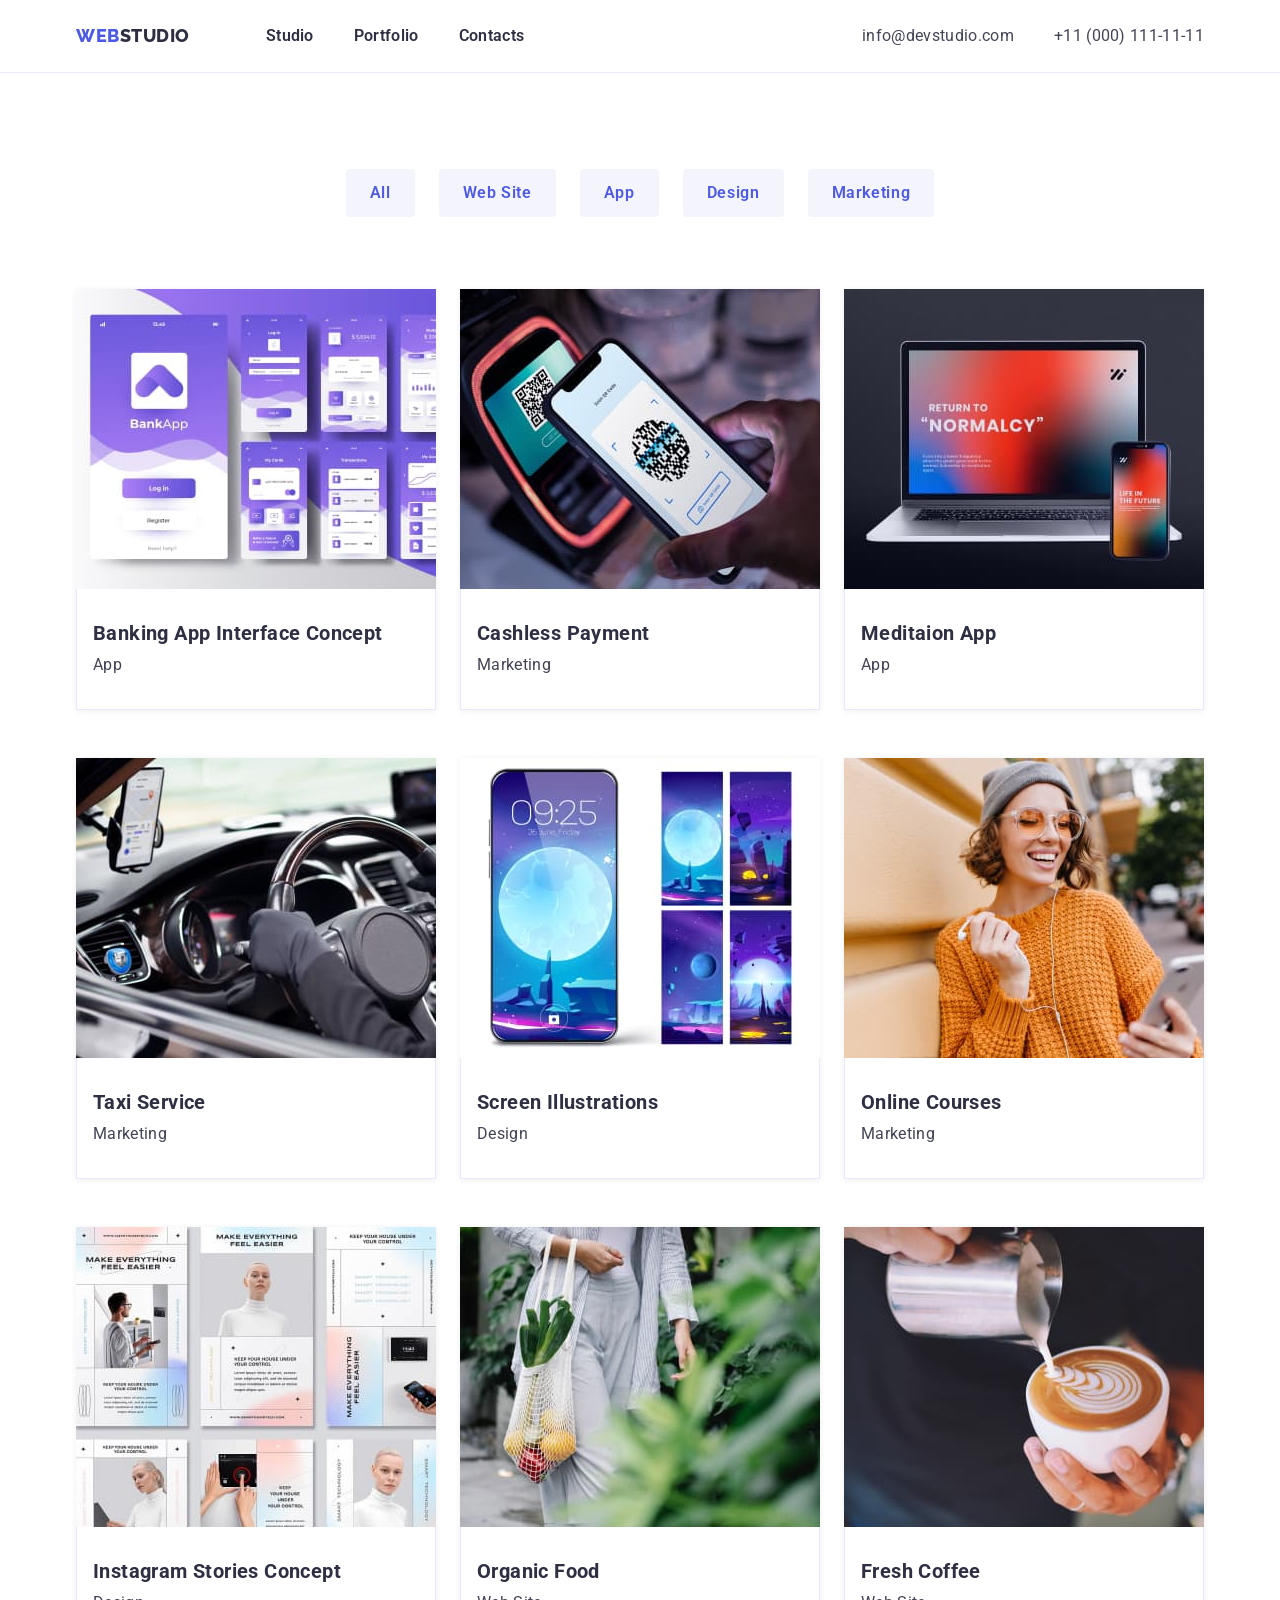
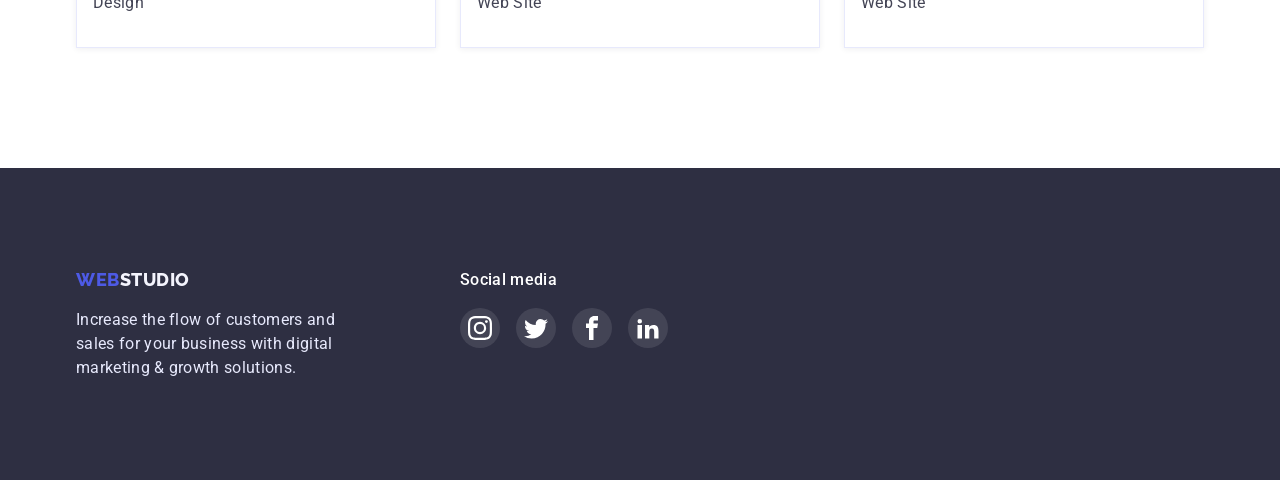
==== portfolio.html @ deea3808 "first commit" ====
<!DOCTYPE html>
<html lang="en">

<head>
    <meta charset="UTF-8">
    <meta http-equiv="X-UA-Compatible" content="IE=edge">
    <meta name="viewport" content="width=device-width, initial-scale=1.0">
    <title>Portfolio</title>
    <link rel="preconnect" href="https://fonts.googleapis.com">
    <link rel="preconnect" href="https://fonts.gstatic.com" crossorigin>
    <link
        href="https://fonts.googleapis.com/css2?family=Raleway:wght@800&family=Roboto:wght@400;500;700;900&display=swap"
        rel="stylesheet">
    <link rel="stylesheet" href="https://cdnjs.cloudflare.com/ajax/libs/modern-normalize/1.1.0/modern-normalize.min.css"
        integrity="sha512-wpPYUAdjBVSE4KJnH1VR1HeZfpl1ub8YT/NKx4PuQ5NmX2tKuGu6U/JRp5y+Y8XG2tV+wKQpNHVUX03MfMFn9Q=="
        crossorigin="anonymous" referrerpolicy="no-referrer" />
    <link rel="stylesheet" href="./css/styles.css">
</head>

<body>
    <header class="header">
        <div class="container">

            <a class="header-link-logo link" href="./index.html">Web<span class="header-link-logo-2">Studio</span>
            </a>

            <nav class="header-nav">

                <ul class="header-list list">
                    <li class="header-item"><a class="header-link link" href="./index.html">Studio</a></li>
                    <li class="header-item"><a class="header-link link" href="./portfolio.html">Portfolio</a></li>
                    <li class="header-item"><a class="header-link link" href="">Contacts</a></li>
                </ul>
            </nav>

            <ul class="contact-list list">
                <li class="contact-item"><a class="header-contact link"
                        href="mailto:info@devstudio.com">info@devstudio.com</a>
                </li>
                <li class="contact-item"><a class="header-contact link" href="tel:+110001111111">+11 (000) 111-11-11</a>
                </li>
            </ul>

        </div>
    </header>

    <main>
        <section class="portfolio">
            <div class="container">
                <h1 class="visually-hidden">Portfolio type</h1> <!-- not visible -->
                <ul class="skills-list list">
                    <li class="skills-item"><button class="btn-portfolio" type="button">All</button></li>
                    <li class="skills-item"><button class="btn-portfolio" type="button">Web Site</button></li>
                    <li class="skills-item"><button class="btn-portfolio" type="button">App</button></li>
                    <li class="skills-item"><button class="btn-portfolio" type="button">Design</button></li>
                    <li class="skills-item"><button class="btn-portfolio" type="button">Marketing</button></li>
                </ul>

                <ul class="portfolio-list list">
                    <li class="item">
                        <a href="" class="post link">
                            <img src="./images/portfolio/img1.jpg" alt="Project image" width="360" height="300">
                            <div class="post-content">
                                <h2 class="portfolio-title">Banking App Interface Concept</h2>
                                <p class="portfolio-text">App</p>
                            </div>
                        </a href="">
                    </li>

                    <li class="item">
                        <a href="" class="post link">
                            <img src="./images/portfolio/img2.jpg" alt="Project image" width="360" height="300">
                            <div class="post-content">
                                <h2 class="portfolio-title">Cashless Payment</h2>
                                <p class="portfolio-text">Marketing</p>
                            </div>
                        </a href="">
                    </li>

                    <li class="item">
                        <a href="" class="post link">
                            <img src="./images/portfolio/img3.jpg" alt="Project image" width="360" height="300">
                            <div class="post-content">
                                <h2 class="portfolio-title">Meditaion App</h2>
                                <p class="portfolio-text">App</p>
                            </div>
                        </a href="">
                    </li>

                    <li class="item">
                        <a href="" class="post link">
                            <img src="./images/portfolio/img4.jpg" alt="Project image" width="360" height="300">
                            <div class="post-content">
                                <h2 class="portfolio-title">Taxi Service</h2>
                                <p class="portfolio-text">Marketing</p>
                            </div>
                        </a href="">
                    </li>

                    <li class="item">
                        <a href="" class="post link">
                            <img src="./images/portfolio/img5.jpg" alt="Project image" width="360" height="300">
                            <div class="post-content">
                                <h2 class="portfolio-title">Screen Illustrations</h2>
                                <p class="portfolio-text">Design</p>
                            </div>
                        </a href="">
                    </li>

                    <li class="item">
                        <a href="" class="post link">
                            <img src="./images/portfolio/img6.jpg" alt="Project image" width="360" height="300">
                            <div class="post-content">
                                <h2 class="portfolio-title">Online Courses</h2>
                                <p class="portfolio-text">Marketing</p>
                            </div>
                        </a href="">
                    </li>

                    <li class="item">
                        <a href="" class="post link">
                            <img src="./images/portfolio/img7.jpg" alt="Project image" width="360" height="300">
                            <div class="post-content">
                                <h2 class="portfolio-title">Instagram Stories Concept</h2>
                                <p class="portfolio-text">Design</p>
                            </div>
                        </a href="">
                    </li>

                    <li class="item">
                        <a href="" class="post link">
                            <img src="./images/portfolio/img8.jpg" alt="Project image" width="360" height="300">
                            <div class="post-content">
                                <h2 class="portfolio-title">Organic Food</h2>
                                <p class="portfolio-text">Web Site</p>
                            </div>
                        </a href="">
                    </li>

                    <li class="item">
                        <a href="" class="post link">
                            <img src="./images/portfolio/img9.jpg" alt="Project image" width="360" height="300">
                            <div class="post-content">
                                <h2 class="portfolio-title">Fresh Coffee</h2>
                                <p class="portfolio-text">Web Site</p>
                            </div>
                        </a href="">
                    </li>
                </ul>
            </div>
        </section>
    </main>

    <footer class="footer">
        <div class="container">
            <div class="footer-about">
                <a class="footer-link-logo link" href="./index.html">Web<span
                        class="footer-link-logo-2">Studio</span></a>
                <p class="footer-text">
                    Increase the flow of customers and sales for your business with digital
                    marketing & growth solutions.
                </p>
            </div>
            <div class="footer-soc-media">
                <h2 class="footer-soc-header">Social media</h2>
                <ul class="footer-soc-list list">
                    <li class="footer-soc-item">
                        <a href="" class="footer-link link">
                            <svg class="svg-icon-white" width="24" height="24">
                                <use href="./images/icons.svg#icon-instagram"></use>
                            </svg>
                        </a>
                    </li>
                    <li class="footer-soc-item">
                        <a href="" class="footer-link link">
                            <svg class="svg-icon-white" width="24" height="24">
                                <use href="./images/icons.svg#icon-twitter"></use>
                            </svg>
                        </a>
                    </li>
                    <li class="footer-soc-item">
                        <a href="" class="footer-link link">
                            <svg class="svg-icon-white" width="24" height="24">
                                <use href="./images/icons.svg#icon-facebook"></use>
                            </svg>
                        </a>
                    </li>
                    <li class="footer-soc-item">
                        <a href="" class="footer-link link">
                            <svg class="svg-icon-white" width="24" height="24">
                                <use href="./images/icons.svg#icon-linkedin2"></use>
                            </svg>
                        </a>
                    </li>
                </ul>
            </div>
        </div>
    </footer>
</body>

</html>
---- css/styles.css ----
:root {
    --primary-brand-color: #4D5AE5;
    --active-button-color: #404BBF;
    --dark-navy-blue: #2E2F42;
    --success-color: #31D0AA;
    --primary-text-color: #434455;
    --active-text-color: #FFFFFF;
    --default-bg-color: #FFFFFF;
    --subtle-text: #8E8F99;
    --accent-color: #E7E9FC;
    --light-mode-backgrounds: #F4F4FD;

    --card-set-gap: 24px;

    --shadow-img: linear-gradient(to top, rgba(46, 47, 66, 0.7), rgba(46, 47, 66, 0.7));
}

/* =========== global tags style =========== */
h1,
h2,
h3,
h4,
h5,
h6,
p {
    margin: 0;
}

img {
    display: block;
    max-width: 100%;
    height: auto;
}

ul,
ol {
    margin: 0;
    padding-left: 0;
}

button {
    border: 0;
    cursor: pointer;
}

body {
    font-family: Roboto, sans-serif;
    background-color: var(--default-bg-color);
    color: var(--primary-text-color);
}

.link {
    text-decoration: none;
    /* cursor: pointer; */
}

.list {
    list-style: none;
}

.svg-icon-white {
    fill: var(--default-bg-color)
}

.visually-hidden {
    position: absolute;
    width: 1px;
    height: 1px;
    margin: -1px;
    border: 0;
    padding: 0;

    white-space: nowrap;
    clip-path: inset(100%);
    clip: rect(0 0 0 0);
    overflow: hidden;
}

/* =========== container =========== */

.container {
    max-width: 1158px;
    padding: 0 15px;
    margin: 0 auto;

    /* outline: 1px solid red; */

}

/* =========== header =========== */

.header {
    border-bottom: 1px solid var(--accent-color);
}

.header .container {
    display: flex;
    align-items: center;
}

.header-nav {
    font-size: 16px;
    line-height: calc(24/16);
    letter-spacing: 0.02em;
    /* outline: 1px solid forestgreen; */
}

.header-link-logo {
    margin-right: 76px;
    padding-top: 24px;
    padding-bottom: 24px;
}

.header-link-logo,
.footer-link-logo {
    font-family: 'Raleway', sans-serif;
    font-weight: 800;
    font-size: 18px;
    line-height: calc(24/18);

    letter-spacing: 0.03em;
    text-transform: uppercase;
    color: var(--primary-brand-color);

    /* outline: 1px solid red; */
}

.header-link-logo-2 {
    color: var(--dark-navy-blue);
}

.header-link {
    display: block;
    padding-top: 24px;
    padding-bottom: 24px;

    font-weight: 600;
    color: var(--dark-navy-blue);
}

.header-link:active,
.header-contact:active {
    color: var(--primary-brand-color);
}

.header-list {
    display: flex;
    gap: 40px;
}

.contact-list {
    display: flex;
    margin-left: auto;
    gap: 40px;
}

.header-contact {
    padding-top: 24px;
    padding-bottom: 24px;

    color: var(--primary-text-color);
    line-height: 24px;
    letter-spacing: 0.02em;
}

/* =========== hero =========== */
.hero {
    padding-top: 192px;
    padding-bottom: 192px;
    max-width: 1440px;
    margin: 0 auto;

    font-family: 'Roboto', sans-serif;
    font-weight: 600;
    background: var(--dark-navy-blue);
    text-align: center;

    background-image: var(--shadow-img), url(../images/people-office.jpg);
    background-repeat: no-repeat;
    background-size: cover;
    background-origin: padding-box;
}

.hero-title {
    margin-bottom: 48px;

    font-size: 56px;
    line-height: calc(60/56);
    letter-spacing: 0.02em;
    color: var(--active-text-color);
}

.hero-btn {
    display: inline-block;
    border-radius: 4px;
    flex-direction: row;
    align-items: flex-start;
    padding: 16px 32px;
    box-shadow: 0px 4px 4px rgba(0, 0, 0, 0.15);
    min-width: 170px;

    font-family: 'Roboto', sans-serif;
    font-style: normal;
    font-weight: 600;
    font-size: 16px;
    line-height: calc(19/16);
    letter-spacing: 0.04em;
    color: var(--active-text-color);
    background: var(--primary-brand-color);

}

.hero-btn:hover,
.hero-btn:focus {
    box-shadow: 0px 1px 6px rgba(46, 47, 66, 0.08), 0px 1px 1px rgba(46, 47, 66, 0.16), 0px 2px 1px rgba(46, 47, 66, 0.08);
}

.hero-btn:active {
    background: var(--active-button-color);
    box-shadow: 0px 4px 4px rgba(0, 0, 0, 0.15);
}

/* =========== Our skills =========== */

.skills {
    padding-top: 120px;
    padding-bottom: 120px;
}

.skills-list.list {
    display: flex;
    justify-content: center;
    gap: 24px;
}

.skills-list .skills-content {
    flex-basis: calc((100% - var(--card-set-gap) * 3) / 4);
}


.skills-svg-div {
    margin-bottom: 8px;
    width: 264px;
    height: 112px;

    display: flex;
    justify-content: center;
    align-items: center;
    background-color: var(--light-mode-backgrounds);
    border-radius: 4px;
}

.skills-title,
.teams-title {
    margin-bottom: 8px;
    font-weight: 600;
    font-size: 20px;
    line-height: calc(24/20);
    letter-spacing: 0.02em;

    color: var(--dark-navy-blue);
}

.skills-text,
.teams-text,
.footer-text {
    font-weight: 400;
    font-size: 16px;
    line-height: calc(24/16);

    letter-spacing: 0.02em;
    color: var(--primary-text-color);
}

/* =========== What are we doing =========== */

.projects {
    padding-bottom: 120px;
}

.projects-pre-title,
.teams-pre-title {
    margin-bottom: 72px;

    font-weight: 600;
    font-size: 36px;
    line-height: calc(40/36);

    text-align: center;
    letter-spacing: 0.02em;
    text-transform: capitalize;

    color: var(--dark-navy-blue);
}

.projects-list.list {
    display: flex;
    align-items: center;
    gap: var(--card-set-gap);
}

.projects-list .projects-item {
    flex-basis: calc((100% - var(--card-set-gap) * 2) / 3);
    /* outline: auto; */
}

/* =========== Our Team =========== */
.teams {
    padding-top: 120px;
    padding-bottom: 120px;

    background-color: var(--light-mode-backgrounds);
}

/* .teams .container {
    outline: auto;
} */

.teams-list {
    display: flex;
    align-items: center;
    gap: var(--card-set-gap);
}

.teams-item {
    flex-basis: calc((100% - var(--card-set-gap) * 3) / 4);

    background-color: var(--default-bg-color);
    box-shadow: 0px 1px 6px rgba(46, 47, 66, 0.08), 0px 1px 1px rgba(46, 47, 66, 0.16), 0px 2px 1px rgba(46, 47, 66, 0.08);
    border-radius: 0px 0px 4px 4px;
}

.team-card .card-content {
    padding: 32px 16px;
    text-align: center;
}

.teams-soc-list {
    margin-top: 8px;

    display: flex;
    align-items: center;
    justify-content: center;
    gap: 24px;

}

.teams-link {
    margin: 4px 0px;
    width: 40px;
    height: 40px;
    border-radius: 50%;

    display: flex;
    justify-content: center;
    align-items: center;
    background: var(--primary-brand-color);
}

.teams-link:hover,
.teams-link:focus {
    background-color: var(--active-button-color);
}

/* =========== customer =========== */
.customer {
    padding-top: 120px;
    padding-bottom: 120px;
    /* outline: auto; */
}


.customer-title {
    text-align: center;
    margin-bottom: 72px;

    font-size: 36px;
    line-height: calc(40/36);
    letter-spacing: 0.02em;
    text-transform: capitalize;
    color: var(--dark-navy-blue);
}

.customer-list {
    display: flex;
    flex-direction: row;
    align-items: flex-start;
    padding: 0px;
    gap: 24px;
}

.customer-link {

    box-sizing: border-box;
    border: 1px solid var(--subtle-text);
    border-radius: 4px;

    width: 168px;
    height: 88px;
    display: flex;
    justify-content: center;
    align-items: center;
}

.customer-link:hover,
.customer-link:focus {
    border-color: var(--active-button-color);
}

.customer-link:hover .svg-icon-grey,
.customer-link:focus .svg-icon-grey {
    fill: var(--active-button-color);
}

.svg-icon-grey {
    fill: var(--subtle-text);
}


/* =========== footer =========== */
.footer {
    padding-top: 100px;
    padding-bottom: 100px;

    background: var(--dark-navy-blue);
}

.footer .container {
    display: flex;
}

.footer-soc-media {
    margin-left: 120px;
}

.footer-soc-header {
    margin-bottom: 16px;

    font-weight: 500;
    font-size: 16px;
    line-height: calc(24/16);
    /* identical to box height, or 150% */

    letter-spacing: 0.02em;

    color: var(--active-text-color);
}

.footer-link-logo-2 {
    color: var(--light-mode-backgrounds);
}

.footer-text {
    margin-top: 16px;
    max-width: 264px;
    color: var(--accent-color);
}

.footer-soc-list {
    display: flex;
    align-items: center;
    justify-content: center;
    gap: 16px;

}

.footer-link {
    width: 40px;
    height: 40px;
    border-radius: 50%;

    display: flex;
    justify-content: center;
    align-items: center;
    background: rgba(255, 255, 255, 0.1);
}

.svg-icon-white {
    fill: var(--active-text-color)
}

.footer-link:hover,
.footer-link:focus {
    background-color: var(--success-color);
}

/* =========== Portfolio  ===========*/

.portfolio {
    padding-top: 96px;
    padding-bottom: 120px;
}

.portfolio .skills-list {
    margin-bottom: 72px;
}

.btn-portfolio {
    padding: 12px 24px;
    border-radius: 4px;

    font-family: 'Roboto', sans-serif;
    font-style: normal;
    font-weight: 600;
    font-size: 16px;
    line-height: calc(24/16);
    letter-spacing: 0.04em;
    line-height: 1.5;
    color: var(--primary-brand-color);
    background-color: var(--light-mode-backgrounds);

}

.btn-portfolio:hover,
.btn-portfolio:focus {
    color: var(--active-text-color);
    background-color: var(--primary-brand-color);
    box-shadow: 0px 3px 1px rgba(0, 0, 0, 0.1), 0px 2px 1px rgba(0, 0, 0, 0.08), 0px 2px 2px rgba(0, 0, 0, 0.12);
    line-height: 1.5;
}

.btn-portfolio:active {
    background: var(--active-button-color);
    box-shadow: 0px 4px 4px rgba(0, 0, 0, 0.15);
}

.portfolio-list.list {
    display: flex;
    flex-wrap: wrap;
    column-gap: var(--card-set-gap);
    row-gap: calc(2 * var(--card-set-gap));
}

.portfolio-list .item {
    flex-basis: calc((100% - var(--card-set-gap) * 2) / 3);
    box-shadow: 0px 1px 6px rgba(46, 47, 66, 0.08);
}

.portfolio-list .item:hover,
.portfolio-list .item:focus {
    box-shadow: 0px 1px 6px rgba(46, 47, 66, 0.08), 0px 1px 1px rgba(46, 47, 66, 0.16), 0px 2px 1px rgba(46, 47, 66, 0.08);
}

.post-content {
    padding: 32px 16px;
    border-bottom: 1px solid var(--accent-color);
    border-left: 1px solid var(--accent-color);
    border-right: 1px solid var(--accent-color);
}

.portfolio-title {
    margin-bottom: 8px;

    font-size: 20px;
    line-height: calc(24/20);
    letter-spacing: 0.02em;
    color: var(--dark-navy-blue)
}

.portfolio-text {
    font-size: 16px;
    line-height: calc(24/16);
    letter-spacing: 0.02em;

    color: var(--primary-text-color);
}
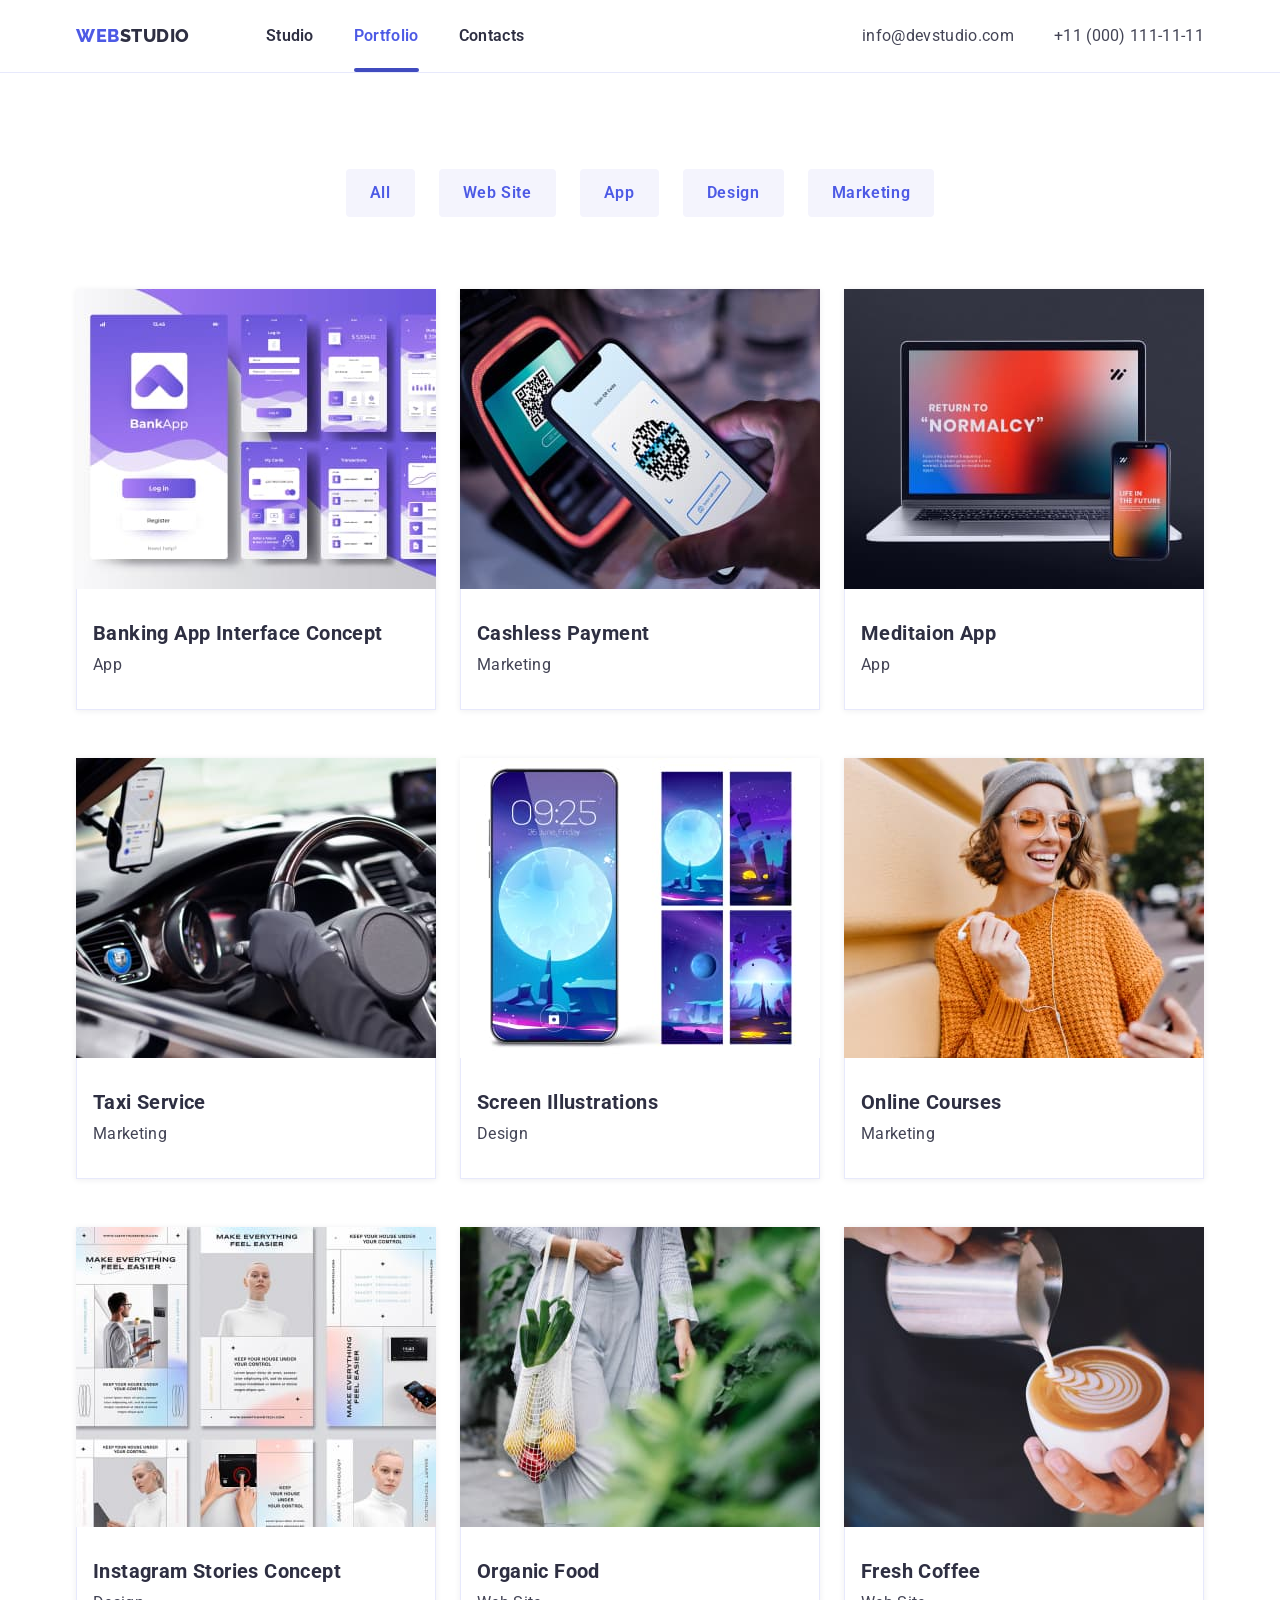
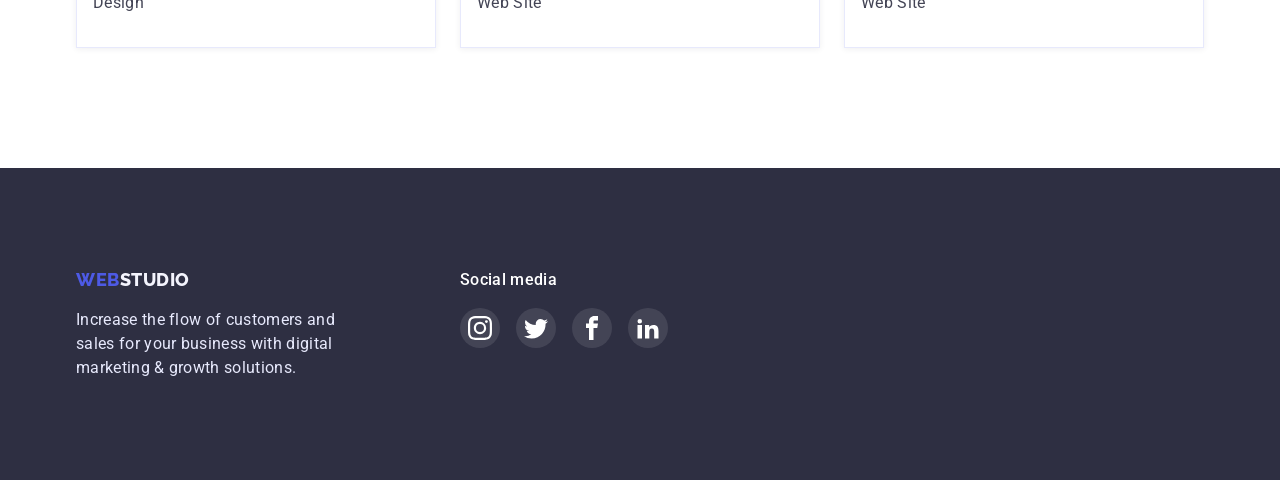
==== commit 33554636: "add animations" ====
--- a/portfolio.html
+++ b/portfolio.html
@@ -28,7 +28,8 @@
 
                 <ul class="header-list list">
                     <li class="header-item"><a class="header-link link" href="./index.html">Studio</a></li>
-                    <li class="header-item"><a class="header-link link" href="./portfolio.html">Portfolio</a></li>
+                    <li class="header-item active-page"><a class="header-link link"
+                            href="./portfolio.html">Portfolio</a></li>
                     <li class="header-item"><a class="header-link link" href="">Contacts</a></li>
                 </ul>
             </nav>
@@ -59,7 +60,15 @@
                 <ul class="portfolio-list list">
                     <li class="item">
                         <a href="" class="post link">
-                            <img src="./images/portfolio/img1.jpg" alt="Project image" width="360" height="300">
+                            <div class="post-img-thumb">
+                                <img src="./images/portfolio/img1.jpg" alt="Project image" width="360" height="300">
+                                <div class="post-overlay-text">
+                                    <p> 14 Stylish and User-Friendly App Design Concepts · Task
+                                        Manager App · Calorie Tracker App · Exotic Fruit Ecommerce
+                                        App · Cloud Storage App
+                                    </p>
+                                </div>
+                            </div>
                             <div class="post-content">
                                 <h2 class="portfolio-title">Banking App Interface Concept</h2>
                                 <p class="portfolio-text">App</p>
@@ -69,82 +78,146 @@
 
                     <li class="item">
                         <a href="" class="post link">
-                            <img src="./images/portfolio/img2.jpg" alt="Project image" width="360" height="300">
+                            <div class="post-img-thumb">
+                                <img src="./images/portfolio/img2.jpg" alt="Project image" width="360" height="300">
+                                <div class="post-overlay-text">
+                                    <p> 14 Stylish and User-Friendly App Design Concepts · Task
+                                        Manager App · Calorie Tracker App · Exotic Fruit Ecommerce
+                                        App · Cloud Storage App
+                                    </p>
+                                </div>
+                            </div>
                             <div class="post-content">
                                 <h2 class="portfolio-title">Cashless Payment</h2>
                                 <p class="portfolio-text">Marketing</p>
                             </div>
-                        </a href="">
-                    </li>
-
-                    <li class="item">
-                        <a href="" class="post link">
-                            <img src="./images/portfolio/img3.jpg" alt="Project image" width="360" height="300">
+                        </a>
+                    </li>
+
+                    <li class="item">
+                        <a href="" class="post link">
+                            <div class="post-img-thumb">
+                                <img src="./images/portfolio/img3.jpg" alt="Project image" width="360" height="300">
+                                <div class="post-overlay-text">
+                                    <p> 14 Stylish and User-Friendly App Design Concepts · Task
+                                        Manager App · Calorie Tracker App · Exotic Fruit Ecommerce
+                                        App · Cloud Storage App
+                                    </p>
+                                </div>
+                            </div>
                             <div class="post-content">
                                 <h2 class="portfolio-title">Meditaion App</h2>
                                 <p class="portfolio-text">App</p>
                             </div>
-                        </a href="">
-                    </li>
-
-                    <li class="item">
-                        <a href="" class="post link">
-                            <img src="./images/portfolio/img4.jpg" alt="Project image" width="360" height="300">
+                        </a>
+                    </li>
+
+                    <li class="item">
+                        <a href="" class="post link">
+                            <div class="post-img-thumb">
+                                <img src="./images/portfolio/img4.jpg" alt="Project image" width="360" height="300">
+                                <div class="post-overlay-text">
+                                    <p> 14 Stylish and User-Friendly App Design Concepts · Task
+                                        Manager App · Calorie Tracker App · Exotic Fruit Ecommerce
+                                        App · Cloud Storage App
+                                    </p>
+                                </div>
+                            </div>
                             <div class="post-content">
                                 <h2 class="portfolio-title">Taxi Service</h2>
                                 <p class="portfolio-text">Marketing</p>
                             </div>
-                        </a href="">
-                    </li>
-
-                    <li class="item">
-                        <a href="" class="post link">
-                            <img src="./images/portfolio/img5.jpg" alt="Project image" width="360" height="300">
+                        </a>
+                    </li>
+
+                    <li class="item">
+                        <a href="" class="post link">
+                            <div class="post-img-thumb">
+                                <img src="./images/portfolio/img5.jpg" alt="Project image" width="360" height="300">
+                                <div class="post-overlay-text">
+                                    <p> 14 Stylish and User-Friendly App Design Concepts · Task
+                                        Manager App · Calorie Tracker App · Exotic Fruit Ecommerce
+                                        App · Cloud Storage App
+                                    </p>
+                                </div>
+                            </div>
                             <div class="post-content">
                                 <h2 class="portfolio-title">Screen Illustrations</h2>
                                 <p class="portfolio-text">Design</p>
                             </div>
-                        </a href="">
-                    </li>
-
-                    <li class="item">
-                        <a href="" class="post link">
-                            <img src="./images/portfolio/img6.jpg" alt="Project image" width="360" height="300">
+                        </a>
+                    </li>
+
+                    <li class="item">
+                        <a href="" class="post link">
+                            <div class="post-img-thumb">
+                                <img src="./images/portfolio/img6.jpg" alt="Project image" width="360" height="300">
+                                <div class="post-overlay-text">
+                                    <p> 14 Stylish and User-Friendly App Design Concepts · Task
+                                        Manager App · Calorie Tracker App · Exotic Fruit Ecommerce
+                                        App · Cloud Storage App
+                                    </p>
+                                </div>
+                            </div>
                             <div class="post-content">
                                 <h2 class="portfolio-title">Online Courses</h2>
                                 <p class="portfolio-text">Marketing</p>
                             </div>
-                        </a href="">
-                    </li>
-
-                    <li class="item">
-                        <a href="" class="post link">
-                            <img src="./images/portfolio/img7.jpg" alt="Project image" width="360" height="300">
+                        </a>
+                    </li>
+
+                    <li class="item">
+                        <a href="" class="post link">
+                            <div class="post-img-thumb">
+                                <img src="./images/portfolio/img7.jpg" alt="Project image" width="360" height="300">
+                                <div class="post-overlay-text">
+                                    <p> 14 Stylish and User-Friendly App Design Concepts · Task
+                                        Manager App · Calorie Tracker App · Exotic Fruit Ecommerce
+                                        App · Cloud Storage App
+                                    </p>
+                                </div>
+                            </div>
                             <div class="post-content">
                                 <h2 class="portfolio-title">Instagram Stories Concept</h2>
                                 <p class="portfolio-text">Design</p>
                             </div>
-                        </a href="">
-                    </li>
-
-                    <li class="item">
-                        <a href="" class="post link">
-                            <img src="./images/portfolio/img8.jpg" alt="Project image" width="360" height="300">
+                        </a>
+                    </li>
+
+                    <li class="item">
+                        <a href="" class="post link">
+                            <div class="post-img-thumb">
+                                <img src="./images/portfolio/img8.jpg" alt="Project image" width="360" height="300">
+                                <div class="post-overlay-text">
+                                    <p> 14 Stylish and User-Friendly App Design Concepts · Task
+                                        Manager App · Calorie Tracker App · Exotic Fruit Ecommerce
+                                        App · Cloud Storage App
+                                    </p>
+                                </div>
+                            </div>
                             <div class="post-content">
                                 <h2 class="portfolio-title">Organic Food</h2>
                                 <p class="portfolio-text">Web Site</p>
                             </div>
-                        </a href="">
-                    </li>
-
-                    <li class="item">
-                        <a href="" class="post link">
-                            <img src="./images/portfolio/img9.jpg" alt="Project image" width="360" height="300">
+                        </a>
+                    </li>
+
+                    <li class="item">
+                        <a href="" class="post link">
+                            <div class="post-img-thumb">
+                                <img src="./images/portfolio/img9.jpg" alt="Project image" width="360" height="300">
+                                <div class="post-overlay-text">
+                                    <p> 14 Stylish and User-Friendly App Design Concepts · Task
+                                        Manager App · Calorie Tracker App · Exotic Fruit Ecommerce
+                                        App · Cloud Storage App
+                                    </p>
+                                </div>
+                            </div>
                             <div class="post-content">
                                 <h2 class="portfolio-title">Fresh Coffee</h2>
                                 <p class="portfolio-text">Web Site</p>
                             </div>
-                        </a href="">
+                        </a>
                     </li>
                 </ul>
             </div>
--- a/css/styles.css
+++ b/css/styles.css
@@ -13,6 +13,8 @@
     --card-set-gap: 24px;
 
     --shadow-img: linear-gradient(to top, rgba(46, 47, 66, 0.7), rgba(46, 47, 66, 0.7));
+
+    --timing-function: 250ms cubic-bezier(0.4, 0, 0.2, 1);
 }
 
 /* =========== global tags style =========== */
@@ -136,16 +138,40 @@
 
     font-weight: 600;
     color: var(--dark-navy-blue);
-}
-
-.header-link:active,
-.header-contact:active {
+    transition: color var(--timing-function);
+}
+
+.header-link:hover,
+.header-link:focus,
+.header-contact:hover,
+.header-contact:focus {
     color: var(--primary-brand-color);
 }
 
 .header-list {
     display: flex;
     gap: 40px;
+}
+
+.header-item {
+    position: relative;
+}
+
+.active-page .link {
+    color: var(--primary-brand-color);
+
+}
+
+.active-page .link::after {
+    content: "";
+    position: absolute;
+    bottom: 0;
+    left: 0;
+    width: 100%;
+    height: 4px;
+    border-radius: 2px;
+
+    background-color: var(--active-button-color);
 }
 
 .contact-list {
@@ -161,6 +187,8 @@
     color: var(--primary-text-color);
     line-height: 24px;
     letter-spacing: 0.02em;
+
+    transition: color var(--timing-function);
 }
 
 /* =========== hero =========== */
@@ -207,6 +235,7 @@
     letter-spacing: 0.04em;
     color: var(--active-text-color);
     background: var(--primary-brand-color);
+    transition: box-shadow var(--timing-function);
 
 }
 
@@ -355,6 +384,7 @@
     justify-content: center;
     align-items: center;
     background: var(--primary-brand-color);
+    transition: background-color var(--timing-function);
 }
 
 .teams-link:hover,
@@ -400,6 +430,7 @@
     display: flex;
     justify-content: center;
     align-items: center;
+    transition: border-color var(--timing-function), fill var(--timing-function);
 }
 
 .customer-link:hover,
@@ -414,6 +445,7 @@
 
 .svg-icon-grey {
     fill: var(--subtle-text);
+    transition: fill var(--timing-function);
 }
 
 
@@ -473,6 +505,7 @@
     justify-content: center;
     align-items: center;
     background: rgba(255, 255, 255, 0.1);
+    transition: background-color var(--timing-function);
 }
 
 .svg-icon-white {
@@ -482,6 +515,71 @@
 .footer-link:hover,
 .footer-link:focus {
     background-color: var(--success-color);
+}
+
+/* =========== modal-windows  ===========*/
+
+.backdrop {
+    position: fixed;
+    top: 0;
+    left: 0;
+    z-index: 1;
+
+    width: 100%;
+    height: 100%;
+
+    background-color: rgba(46, 47, 66, 0.4);
+
+    transition: opacity var(--timing-function),
+        visibility var(--timing-function);
+}
+
+.is-hidden {
+    opacity: 0;
+    visibility: hidden;
+    pointer-events: none;
+}
+
+.backdrop.is-hidden .backdrop-modal {
+    transform: translate(-50%, -50%) scale(0);
+
+}
+
+.backdrop-modal {
+    position: absolute;
+    top: 50%;
+    left: 50%;
+    min-width: 408px;
+    min-height: 576px;
+    transform: translate(-50%, -50%) scale(1);
+
+    transition: transform var(--timing-function);
+
+    background-color: #fcfcfc;
+    box-shadow: 0px 1px 1px rgba(0, 0, 0, 0.14), 0px 1px 3px rgba(0, 0, 0, 0.12),
+        0px 2px 1px rgba(0, 0, 0, 0.2);
+    border-radius: 4px;
+}
+
+.backdrop-modal-close {
+    position: absolute;
+    top: 24px;
+    right: 24px;
+    width: 24px;
+    height: 24px;
+
+    background-color: var(--accent-color);
+    border: 1px solid rgba(0, 0, 0, 0.1);
+    border-radius: 50%;
+}
+
+.backdrop-modal-close-svg {
+    position: absolute;
+    top: 50%;
+    left: 50%;
+    transform: translate(-50%, -50%);
+    width: 8px;
+    height: 8px;
 }
 
 /* =========== Portfolio  ===========*/
@@ -505,9 +603,11 @@
     font-size: 16px;
     line-height: calc(24/16);
     letter-spacing: 0.04em;
+
     line-height: 1.5;
     color: var(--primary-brand-color);
     background-color: var(--light-mode-backgrounds);
+    transition: color var(--timing-function), background-color var(--timing-function), box-shadow var(--timing-function);
 
 }
 
@@ -533,12 +633,47 @@
 
 .portfolio-list .item {
     flex-basis: calc((100% - var(--card-set-gap) * 2) / 3);
+}
+
+.post-img-thumb {
+    position: relative;
+    overflow: hidden;
+}
+
+
+.portfolio-list .link {
+    display: block;
     box-shadow: 0px 1px 6px rgba(46, 47, 66, 0.08);
-}
-
-.portfolio-list .item:hover,
-.portfolio-list .item:focus {
+    transition: box-shadow var(--timing-function);
+}
+
+.portfolio-list .link:hover,
+.portfolio-list .link:focus {
     box-shadow: 0px 1px 6px rgba(46, 47, 66, 0.08), 0px 1px 1px rgba(46, 47, 66, 0.16), 0px 2px 1px rgba(46, 47, 66, 0.08);
+}
+
+.post-overlay-text {
+    position: absolute;
+    top: 0;
+    left: 0;
+    width: 100%;
+    min-height: 100%;
+
+    padding: 40px 32px;
+
+    line-height: calc(24/16);
+    letter-spacing: 0.02em;
+
+    color: var(--light-mode-backgrounds);
+    background-color: var(--primary-brand-color);
+
+    transform: translateY(100%);
+    transition: transform var(--timing-function);
+}
+
+.post:hover .post-overlay-text,
+.post:focus .post-overlay-text {
+    transform: translateY(0%);
 }
 
 .post-content {
